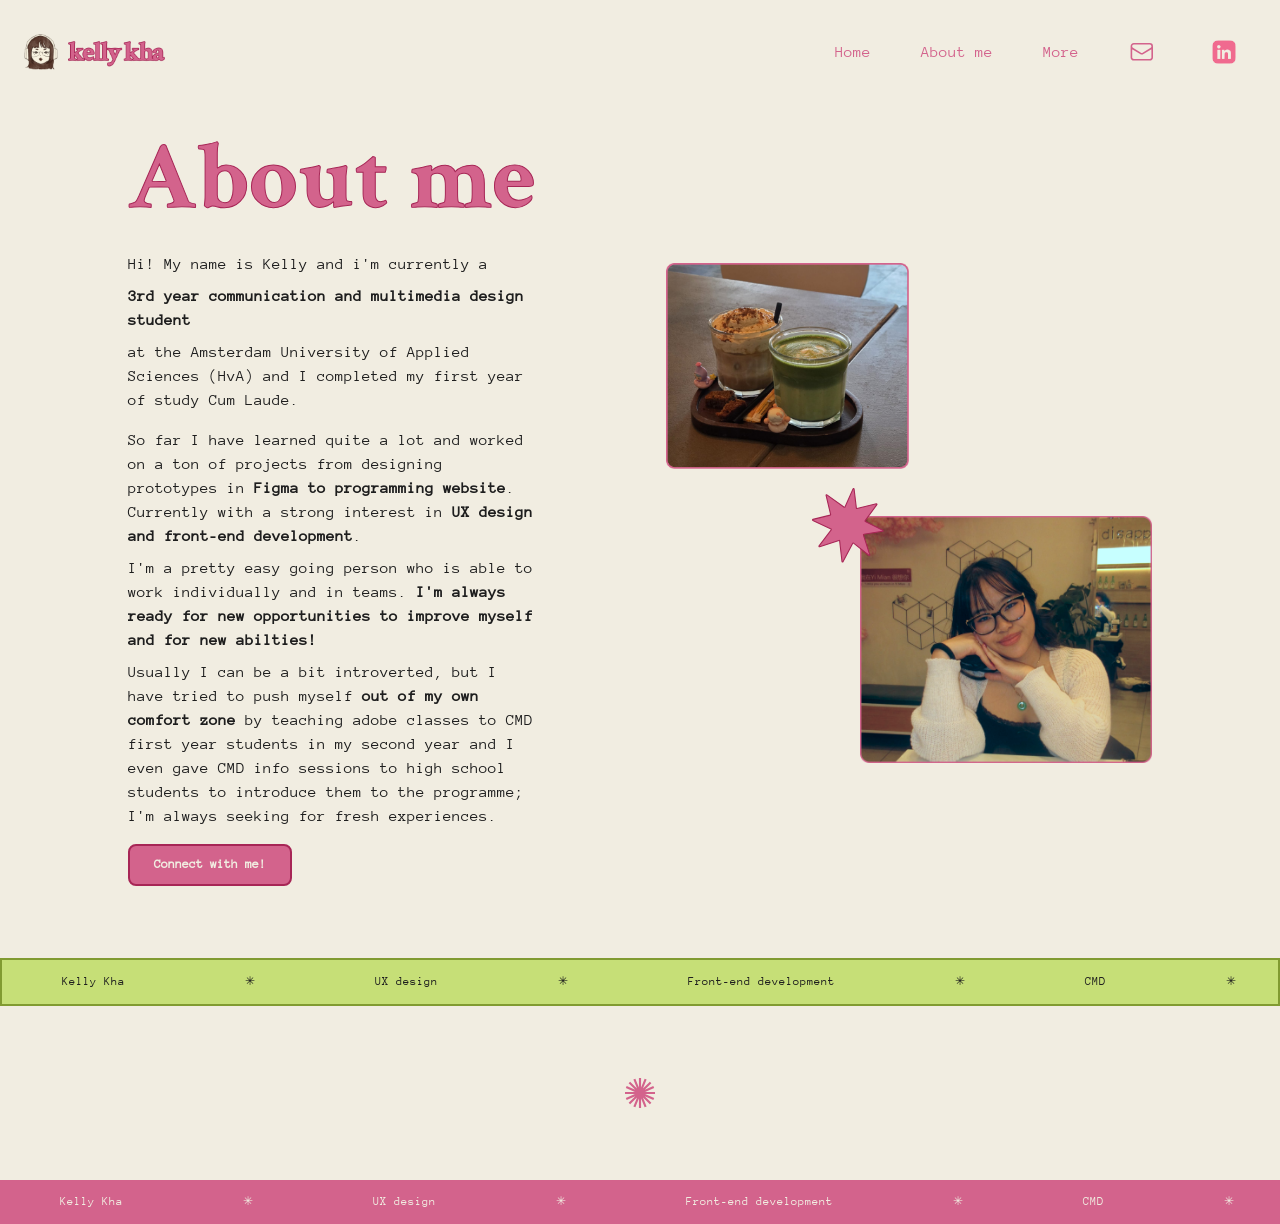
==== about.html @ 6bf20da4 "about-me-hero" ====
<!DOCTYPE html>
<html lang="en">
<head>
    <meta charset="UTF-8">
    <meta name="viewport" content="width=device-width, initial-scale=1.0">
    <title>Portfolio Kelly Kha</title>
    <link href="styles/style.css" rel="stylesheet">
    <link href="styles/about-me.css" rel="stylesheet">
    <link rel="icon" type="image/png" sizes="32x32" href="images/favicon-32x32.png?v=2">
</head>

<body class="container">
    <header>
        <div>
            <a href="index.html">
                <img class="logo" src="images/logo.png" alt="logo">
            </a>

            <button class="menu">
                <svg xmlns="http://www.w3.org/2000/svg" fill="none" viewBox="0 0 24 24" stroke-width="1.5" stroke="currentColor">
                    <path stroke-linecap="round" stroke-linejoin="round" d="M3.75 6.75h16.5M3.75 12h16.5m-16.5 5.25h16.5" />
                </svg>
            </button>
        </div>


        <nav>
            <ul>
                <li><a href="index.html">Home</a></li>
                <li><a href="about.html">About me</a></li>
                <li><a href="more.html">More</a></li>
                <li><a href="mailto:kellyh.kha@gmail.com" target="_blank" rel="noopener noreferrer">
                    <svg xmlns="http://www.w3.org/2000/svg" fill="none" viewBox="0 0 24 24" stroke-width="1.5" stroke="currentColor">
                        <path stroke-linecap="round" stroke-linejoin="round" d="M21.75 6.75v10.5a2.25 2.25 0 0 1-2.25 2.25h-15a2.25 2.25 0 0 1-2.25-2.25V6.75m19.5 0A2.25 2.25 0 0 0 19.5 4.5h-15a2.25 2.25 0 0 0-2.25 2.25m19.5 0v.243a2.25 2.25 0 0 1-1.07 1.916l-7.5 4.615a2.25 2.25 0 0 1-2.36 0L3.32 8.91a2.25 2.25 0 0 1-1.07-1.916V6.75" />
                    </svg>
                </a></li>

                <li>
                    <a href="http://www.linkedin.com/in/kelly-kha" target="_blank" rel="noopener noreferrer">
                        <img src="images/linkedin.png" alt="linkedin icon">
                    </a>
                </li>
            </ul>          
        </nav>
    </header>

    <section class="about-me-container">
        <div class="about-me-info">
            <h1>
                About me
            </h1>

            <div class="about-me-info-text">
                <img class="about-me-hide" src="images/kelly.png" alt="">
                <img class="about-me-hide" src="images/shape-2.svg" alt="">
                Hi! My name is Kelly and i'm currently a <strong>3rd year communication and multimedia design student</strong>  at the Amsterdam University of Applied Sciences (HvA) and I completed my first year of study Cum Laude.
                <p>
                </p>

    
                <p>
                    So far I have learned quite a lot and worked on a ton of projects from designing prototypes in <strong>Figma to programming website</strong>. Currently with a strong interest in <strong>UX design and front-end development</strong>.
                </p>
    
                <p>
                    I'm a pretty easy going person who is able to work individually and in teams. <strong>I'm always ready for new opportunities to improve myself and for new abilties!</strong>
                </p>
    
                <p>
                    Usually I can be a bit introverted, but I have tried to push myself <strong>out of my own comfort zone</strong> by teaching adobe classes to CMD first year students in my second year and I even gave CMD info sessions to high school students to introduce them to the programme; I'm always seeking for fresh experiences.
                </p>
            </div>

            <button class="button-v1">
                Connect with me!
            </button>
        </div>

        <div class="about-me-photo">
            <img src="images/kelly.png" alt="">
            <img src="images/about-me-img-1.png" alt="">
            <img src="images/shape-2.svg" alt="">
        </div>
    </section>

    <div class="ticker">
        <div class="ticker-track">
            <span>Kelly Kha</span>
            <span>✳</span>
            <span>UX design</span>
            <span>✳</span>
            <span>Front-end development</span>
            <span>✳</span>
            <span>CMD</span>
            <span>✳</span>
            <span>Creative</span>
            <span>✳</span>
            
            <span>Kelly Kha</span>
            <span>✳</span>
            <span>UX design</span>
            <span>✳</span>
            <span>Front-end development</span>
            <span>✳</span>
            <span>CMD</span>
            <span>✳</span>
            <span>Creative</span>
            <span>✳</span>
        </div>
    </div>

    <section class="shape">
        <img src="images/shape.svg" alt="shape">
    </section>
    
    <div class="ticker ticker-bottom">
        <div class="ticker-track">
            <span>Kelly Kha</span>
            <span>✳</span>
            <span>UX design</span>
            <span>✳</span>
            <span>Front-end development</span>
            <span>✳</span>
            <span>CMD</span>
            <span>✳</span>
            <span>Creative</span>
            <span>✳</span>
            
            <span>Kelly Kha</span>
            <span>✳</span>
            <span>UX design</span>
            <span>✳</span>
            <span>Front-end development</span>
            <span>✳</span>
            <span>CMD</span>
            <span>✳</span>
            <span>Creative</span>
            <span>✳</span>
        </div>
    </div>
    <script src="script/script.js"></script>
</body>
</html>
---- styles/style.css ----
*, *::after, *::before {
    box-sizing:border-box;  
}

*{
	margin: 0;
    padding: 0;
	line-height: calc(1em + 0.5rem);
}

@font-face {
    font-family: 'Crimson Text Regular';
    font-style: normal;
    font-weight: normal;
    src: local('Crimson Text Regular'), url('../fonts/CrimsonText-Regular.woff') format('woff');
}
    

@font-face {
    font-family: 'Crimson Text Italic';
    font-style: normal;
    font-weight: normal;
    src: local('Crimson Text Italic'), url('../fonts/CrimsonText-Italic.woff') format('woff');
}
    

@font-face {
    font-family: 'Crimson Text SemiBold';
    font-style: normal;
    font-weight: normal;
    src: local('Crimson Text SemiBold'), url('../fonts/CrimsonText-SemiBold.woff') format('woff');
}
    

@font-face {
    font-family: 'Crimson Text SemiBold Italic';
    font-style: normal;
    font-weight: normal;
    src: local('Crimson Text SemiBold Italic'), url('../fonts/CrimsonText-SemiBoldItalic.woff') format('woff');
}
    

@font-face {
    font-family: 'Crimson Text Bold';
    font-style: normal;
    font-weight: normal;
    src: local('Crimson Text Bold'), url('../fonts/CrimsonText-Bold.woff') format('woff');
}
    

@font-face {
    font-family: 'Crimson Text Bold Italic';
    font-style: normal;
    font-weight: normal;
    src: local('Crimson Text Bold Italic'), url('../fonts/CrimsonText-BoldItalic.woff') format('woff');
}

@font-face {
    font-family: 'Anonymous Pro';
    font-style: normal;
    font-weight: normal;
    src: local('Anonymous Pro'), url('../fonts/Anonymous_Pro.woff') format('woff');
}
    

@font-face {
    font-family: 'Anonymous Pro Italic';
    font-style: normal;
    font-weight: normal;
    src: local('Anonymous Pro Italic'), url('../fonts/Anonymous_Pro_I.woff') format('woff');
}
    

@font-face {
    font-family: 'Anonymous Pro Bold';
    font-style: normal;
    font-weight: normal;
    src: local('Anonymous Pro Bold'), url('../fonts/Anonymous_Pro_B.woff') format('woff');
}
    

@font-face {
    font-family: 'Anonymous Pro Bold Italic';
    font-style: normal;
    font-weight: normal;
    src: local('Anonymous Pro Bold Italic'), url('../fonts/Anonymous_Pro_BI.woff') format('woff');
}

html{
	scroll-behavior: smooth;

    color-scheme: light dark;
    --colour-background: light-dark(#F1EDE1, #1E1E1E);
    --colour-text: light-dark(#1E1E1E, #F1EDE1);
    --colour-primary: light-dark(#D3638C, rgb(211 99 140 / 0.8));
    --colour-primary-border: light-dark(#A72656, #A72656);

    --color-secondary: light-dark(#C6DF77, rgb(198 223 119 / 0.8));
    --color-secondary-border: light-dark(#819B31, #819B31);

    font-family: 'Anonymous Pro', sans-serif;
    color: var(--colour-text);
    background-color: var(--colour-background);

    --size-xxs: 0.5rem;
	--size-xs: 0.75rem;
	--size-sm: 0.875rem;
	--size-base: 1rem;
	--size-lg: 1.125rem;
	--size-xl: 1.25rem;
	--size-2xl: 1.5rem;
	--size-3xl: 1.875rem;
	--size-4xl: 2.25rem;
	--size-5xl: 3rem;
	--size-6xl: 3.75rem;
	--size-7xl: 4.5rem;
	--size-8xl: 6rem;
	--size-9xl: 8rem;
	--size-10xl: 10rem;
}

img,svg {
	display: block;
	max-width: 100%;
	height: auto;
}

button{
	display: inline-block;
	padding: 0;
	border: none;
	background: none;
	cursor: pointer;
	color: inherit;
}


h1, h2, h3, h4, h5, h6 {
    font-family: 'Crimson Text Bold', serif;
    color: var(--colour-primary);
    -webkit-text-stroke: 1px var(--colour-primary-border);
    line-height: 1;
}

p {
    font-size: var(--size-xs);
}

.button-v1{
    border: solid 2px var(--colour-primary-border);
    background-color: var(--colour-primary);
    color: var(--colour-background);
    padding: var(--size-xxs) var(--size-2xl);
    border-radius: var(--size-xxs);
    
    font-family: 'Anonymous Pro', sans-serif;
    font-weight: bolder;
}

.button-v2{
    border: solid 2px var(--color-secondary-border);
    background-color: var(--color-secondary);
    color: var(--colour-text);
    padding: var(--size-xxs) var(--size-2xl);
    border-radius: var(--size-xxs);
    
    font-family: 'Anonymous Pro', sans-serif;
    font-weight: bolder;

}


/* ── NAV STYLING ── */
nav {
    overflow: hidden;
    position: fixed;
    left: 0;
    right: 0;
    top: 0;
    bottom: 0;
    z-index: 100;
    
    display: flex;
    flex-direction: column;
    padding: var(--size-2xl) var(--size-2xl);
    pointer-events: none;
    background-color: var(--colour-background);

    translate: 0 150%;
    transition: translate 0.5s ease;
	transition-timing-function: cubic-bezier(.17,.67,.83,.67);
}

nav.toonmenu {
    pointer-events: all;
    translate: 0 0;
}

header div{
    display: flex;
    justify-content: space-between;
    align-items: center;
    padding: var(--size-2xl);

    width: 100dvw;
}

.logo{
    width: auto;
    height: var(--size-4xl);
}

.menu {
    color: var(--colour-primary);
    width: var(--size-4xl);
    height: var(--size-4xl);
    display: block;
    z-index: 200; 
    position: relative;
}


nav a {
	font-size: var(--size-xl);
	text-decoration: none;
	color: var(--colour-primary);
	transition: color 0.3s;
}

nav a:hover{
	color: var(--colour-primary);
}


ul{
    padding-left: 0;
    display: flex;
    flex-direction: column;
	align-items: center;
    justify-content: center;
	list-style: none;
    height: 100%;

    & li{
        list-style: none;
        padding: var(--size-xxs) var(--size-xs);
        border-radius: var(--size-xxs);
        border: 1px solid transparent;
        transition: border-color 0.5s ease;

        & a{
            text-decoration: none;
            color: var(--colour-primary);
            padding: auto;

            & img {
                height: 2.4em;
                width: 100%;
            }

            & svg {
                height: 1.6em;
                width: 100%;
            }
        }
    }

    & li:hover{
        border-color: var(--colour-primary-border);
    }
}

.liAppear {
    opacity: 0;
    transform: translateY(20px);
    animation: fadeInUp 1s both;
}

@keyframes fadeInUp {
    to {
        opacity: 1;
        transform: translateY(0);
    }
}

.liAppear:nth-of-type(1) { animation-delay: 0.6s; }
.liAppear:nth-of-type(2) { animation-delay: 0.7s; }
.liAppear:nth-of-type(3) { animation-delay: 0.8s; }
.liAppear:nth-of-type(4) { animation-delay: 0.9s; }
.liAppear:nth-of-type(5) { animation-delay: 1.0s; }

/* ── HERO STYLING ── */
.hero {
    margin: 0 var(--size-2xl) var(--size-base) var(--size-2xl);
    display: flex;
    flex-direction: column;
    gap: var(--size-2xl);

    text-align: center;
}

.hero div {
    display: flex;
    flex-direction: column;
    gap: var(--size-2xl);
}

.hero div div {
    display: flex;
    flex-direction: column;
    gap: var(--size-xxs);
}

/* ── TICKER STYLING ── */
.ticker {
    overflow: hidden;
    background-color: var(--color-secondary);
    padding: var(--size-xs) 0;
    border: 2px solid var(--color-secondary-border);
    width: 100%;
    font-size: var(--size-xs);

    margin: var(--size-7xl) 0;
}

.ticker-track {
    display: flex;
    gap: 0;
    width: max-content;
    animation: ticker 20s linear infinite;
    will-change: transform;
}

.ticker-track span {
    white-space: nowrap;
    color: var(--colour-text);
    padding: 0 var(--size-6xl);
}

@keyframes ticker {
    from { transform: translateX(0); }
    to { transform: translateX(-50%); }
}

.ticker-track:hover {
    animation-play-state: paused;
}

.ticker-bottom {
    margin-bottom: 0;
    background-color: var(--colour-primary);
    border: 2px solid var(--color-primary-border);
    
    & span {
        color: var(--colour-background);
    }
}

/* ── WORKS STYLING ── */
.works {
    margin: var(--size-base) var(--size-2xl);
    display: flex;
    flex-direction: column;
    align-items: center;
    gap: var(--size-base);

    & h2 {
        font-size: var(--size-4xl);
    }

    & h2 {
        font-size: var(--size-3xl);
    }
}

.work-cards {
    display: grid;
    grid-template-columns: repeat(auto-fit, minmax(250px, 1fr));
    gap: var(--size-2xl);
}

.work-card{
    display: flex;
    flex-direction: column;
    justify-content: space-between;
    align-items: center;
    text-align: center;

    gap: var(--size-3xl);
    padding: var(--size-xl);
    border-radius: 8px;

    background-color: var(--colour-primary);
    color: var(--colour-background);

    & h3 {
        color: var(--colour-background);
        -webkit-text-stroke: transparent;
    }

    & button {
        font-size: var(--size-xs);
    }
}

.work-card-content {
    display: flex;
    flex-direction: column;
    gap: var(--size-2xl);
    align-items: center;
}

.card-2 {
    background-color: var(--color-secondary);
    color: var(--colour-text);

    & h3 {
        color: var(--colour-text);
    }
}

.work-card img {
    width: 60%;
    height: auto;
}

/* ── SHAPE STYLING ── */
.shape {
    width: 100%;
    height: var(--size-3xl);
    margin: var(--size-5xl) 0;

    & img {
        display: block;
        margin-right: auto;
        margin-left: auto;
        height: 100%;
    }
}

/* ── CONTACT STYLING ── */
.contact {
    margin: var(--size-base) var(--size-2xl);
    padding: 0 var(--size-2xl);
    display: flex;
    flex-direction: column;
    align-items: center;
    gap: var(--size-base);
    text-align: center;

    & img{
        width: 50%;
        height: auto;
    }

    & h2{
        font-size: var(--size-3xl)
    }
}

/* ── ANIMATIONS ── */
.work-card,
.contact{
    animation-name: appear;
	animation-duration: 0.6s;
	animation-fill-mode: forwards;
	animation-timeline: view();
	animation-range: entry 0%;
}

@keyframes appear{
	0%{
		opacity: 0%;
		scale: 0.5;
	}
	
	100%{
		opacity: 1;
		scale: 1;
	}
}

/* ── MEDIA QUERIES ── */
/* .container{} */

/* xs */
@media (min-width: 475px) {
	.container{
		max-width: 475px;
	}
}

/* sm */
@media (min-width: 640px) {
	
}

/* md */
@media (min-width: 768px) {
	.container{
		max-width: 768px;
	}

    /* ── NAV STYLING ── */
    nav {
        padding: var(--size-2xl) var(--size-2xl);
        translate: 0% 0%;
        inset: unset;
        background-color: transparent;

        position: relative;
        pointer-events: all;
        
        & ul {
            flex-direction: row;
            gap: var(--size-2xl);
        }
        
        & a {
            font-size: var(--size-base);
        }
    }

    header{
        display: flex;
        flex-direction: row;
        justify-content: space-between;
        align-items: center;

        div {
            width: fit-content;
        }
    }

    .menu {
        display: none;
    }

    /* ── HERO STYLING ── */
    .hero {
        flex-direction: row;
        text-align: left;
        gap: var(--size-4xl);

        & img{
            width: 50%;
            height: auto;
        }

        & h1{
            font-size: var(--size-6xl);
            translate: -28% -32%;
            width: 140%;
        }

        div:nth-of-type(2) {
            flex-direction: row;
            margin-top: auto;

            & button{
                width: 100%;
            }
        }
    }

    /* ── WORK STYLING ── */
    .works {
        gap: var(--size-2xl);
    
        & h2 {
            font-size: var(--size-4xl);
        }
    }

    .work-card-content{
        /* height: 100%; */
        gap: var(--size-base);

        & button {
            margin-top: auto;
        }
    }
    
    .work-cards {
        gap: var(--size-2xl);

        width: 100%;
        grid-template-rows: repeat(2, 350px);
        grid-template-columns: repeat(8, 1fr);

        & img {
            width: 80%;
            height: auto;
        }
    }

    .work-card {
        height: 100%;

        &:nth-of-type(1) {
            grid-column: 1 / span 4;
            flex-direction: row;
            text-align: left;
            
            & img {
                width: 40%;
                height: auto;
            }

            & button{
                align-self: flex-end;
            }

        }

        &:nth-of-type(2),
        &:nth-of-type(3),
        &:nth-of-type(4),
        &:nth-of-type(5) {
            grid-column: span 2;
            gap : var(--size-base);

            & .work-card-content p:nth-of-type(2) {
                display: none;
            }
        }

        &:nth-of-type(6) {
            grid-column: span 4;
            flex-direction: row;
            text-align: left;
            
            & img {
                width: 40%;
                height: auto;
            }

            & button{
                align-self: flex-end;
            }
        }
    }

    .contact{
        & img {        
            width: 20%;
            height: auto;
        }

        & h2{
            font-size: var(--size-4xl);
        }

        & p {
            width: 50%;
        }
    }

    .shape{
        margin: var(--size-7xl) 0;
    }
}

/* lg */
@media (min-width: 1024px) {
	.container{
		max-width: 1024px;
	}

	.section {
		margin-top: 10rem;
	}


    /* ── WORK STYLING ── */
    .works h2 {
        font-size: var(--size-6xl);
        letter-spacing: -5%;
    }

    .work-card {
        height: 100%;
        padding: var(--size-4xl) var(--size-7xl);
    } 

    .work-cards:has(.card-second:hover) .card-first,
    .work-cards:has(.card-third:hover) .card-first,
    .work-cards:has(.card-fourth:hover) .card-sixth,
    .work-cards:has(.card-fifth:hover) .card-sixth {
        grid-column: span 2;
        flex-direction: column;
        text-align: center;
        gap: var(--size-base);

        & img {
            width: 80%;
            height: auto;
        }

        & .work-card-content p:nth-of-type(2) {
            display: none;
        }
    }

    .card-second:hover,
    .card-third:hover,
    .card-fourth:hover,
    .card-fifth:hover {
        grid-column: span 4;
        flex-direction: row;

        & img {
            width: 40%;
            height: auto;
        }

        & button {
            align-self: flex-end;
        }

        & .work-card-content {
            text-align: left;
            align-items: flex-start;
            width: 100%;
        }

        & .work-card-content p:nth-of-type(2) {
            display: block;
        }
    }

}

/* xl */
@media (min-width: 1280px) {
	.container{
		max-width: 1280px;
	}

    .hero {
        gap: var(--size-5xl);
        margin: var(--size-6xl) var(--size-7xl) var(--size-6xl) var(--size-7xl);

        & h1{
            font-size: var(--size-9xl);
            translate: -20% -32%;
            width: 130%;
        }

        & img {
            width: 35%;
            height: auto;
        }
    }
}

/* 2xl */
@media (min-width: 1536px) {
	.container{
		max-width: 1536px;
	}
}
---- styles/about-me.css ----
.about-me-container {
    margin: 0 var(--size-2xl) var(--size-base) var(--size-2xl);
    display: flex;
    flex-direction: column;
    gap: var(--size-2xl);
    
    & h1{
        letter-spacing: -5%;
        font-size: 2em;
    }
    & p{
        font-size: var(--size-xs);
    }
}

.about-me-info{
    display: flex;
    flex-direction: column;
    gap: var(--size-xs);

    & button{
        width: fit-content;
    }
}

.about-me-info-text{
    display: flex;
    flex-direction: column;
    gap: var(--size-xxs);

    & img:nth-child(2){
        width: 10vw;
        align-self: center;
        margin: var(--size-2xl) 0;
    }
}

.about-me-photo{
    display: none;
}


@media (min-width: 768px) {
    .about-me-container {
        margin: var(--size-4xl) var(--size-9xl) var(--size-4xl) var(--size-9xl);
    }

    .about-me-container{
        flex-direction: row;
        gap: var(--size-9xl);

        & h1{
            font-size: var(--size-8xl);
            /* letter-spacing: -5%; */
        }

        & p{
            font-size: var(--size-base);
        }
    }

    .about-me-info{
        gap: var(--size-base);
        max-width: 40%;
    }

    .about-me-hide{
        display: none;
    }

    .about-me-photo {
        display: block;
        margin: auto;
        position: relative;
        height: 500px;
        width: 100%;
        aspect-ratio: 4/3;

        & img:nth-child(2) {
            width: 50%;
            height: max-content;
            object-fit: cover;
            position: absolute;
            top: 0;
            left: 0;
        }

        & img:nth-child(1) {
            width: 60%;
            height: max-content;
            object-fit: cover;
            position: absolute;
            bottom: 0;
            right: 0;
        }

        & img:nth-child(3) {
            width: 15%;
            position: absolute;
            top: 45%;
            left: 30%;
            z-index: 4;
        }
    }
}
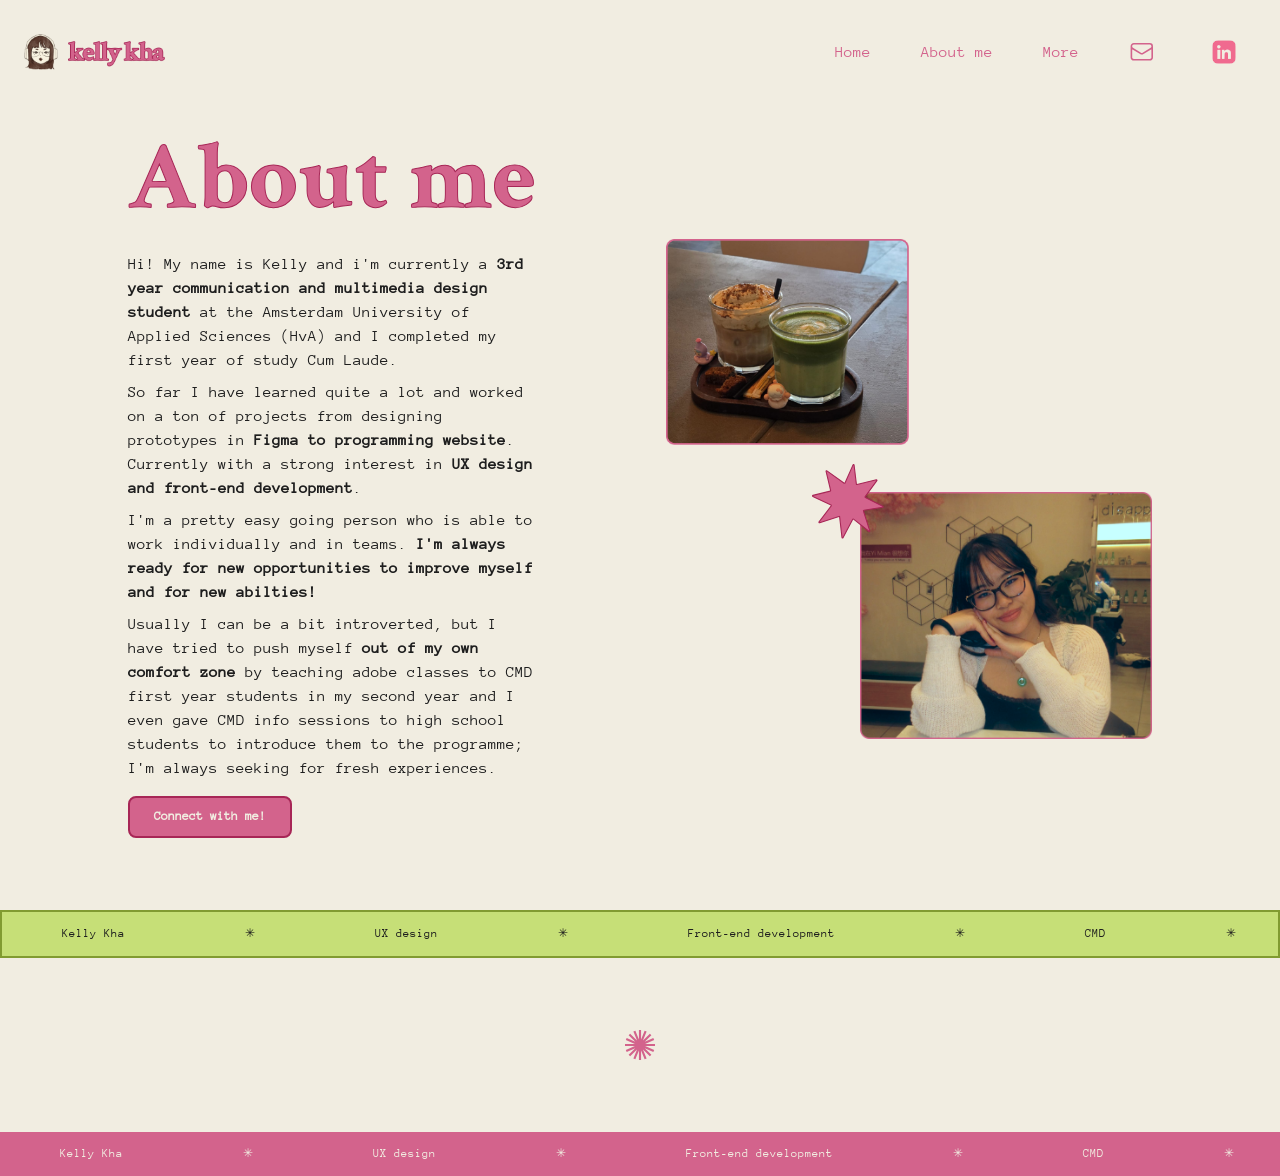
==== commit c81e528a: "font-fix" ====
--- a/about.html
+++ b/about.html
@@ -53,8 +53,8 @@
             <div class="about-me-info-text">
                 <img class="about-me-hide" src="images/kelly.png" alt="">
                 <img class="about-me-hide" src="images/shape-2.svg" alt="">
-                Hi! My name is Kelly and i'm currently a <strong>3rd year communication and multimedia design student</strong>  at the Amsterdam University of Applied Sciences (HvA) and I completed my first year of study Cum Laude.
                 <p>
+                    Hi! My name is Kelly and i'm currently a <strong>3rd year communication and multimedia design student</strong>  at the Amsterdam University of Applied Sciences (HvA) and I completed my first year of study Cum Laude.
                 </p>
 
     
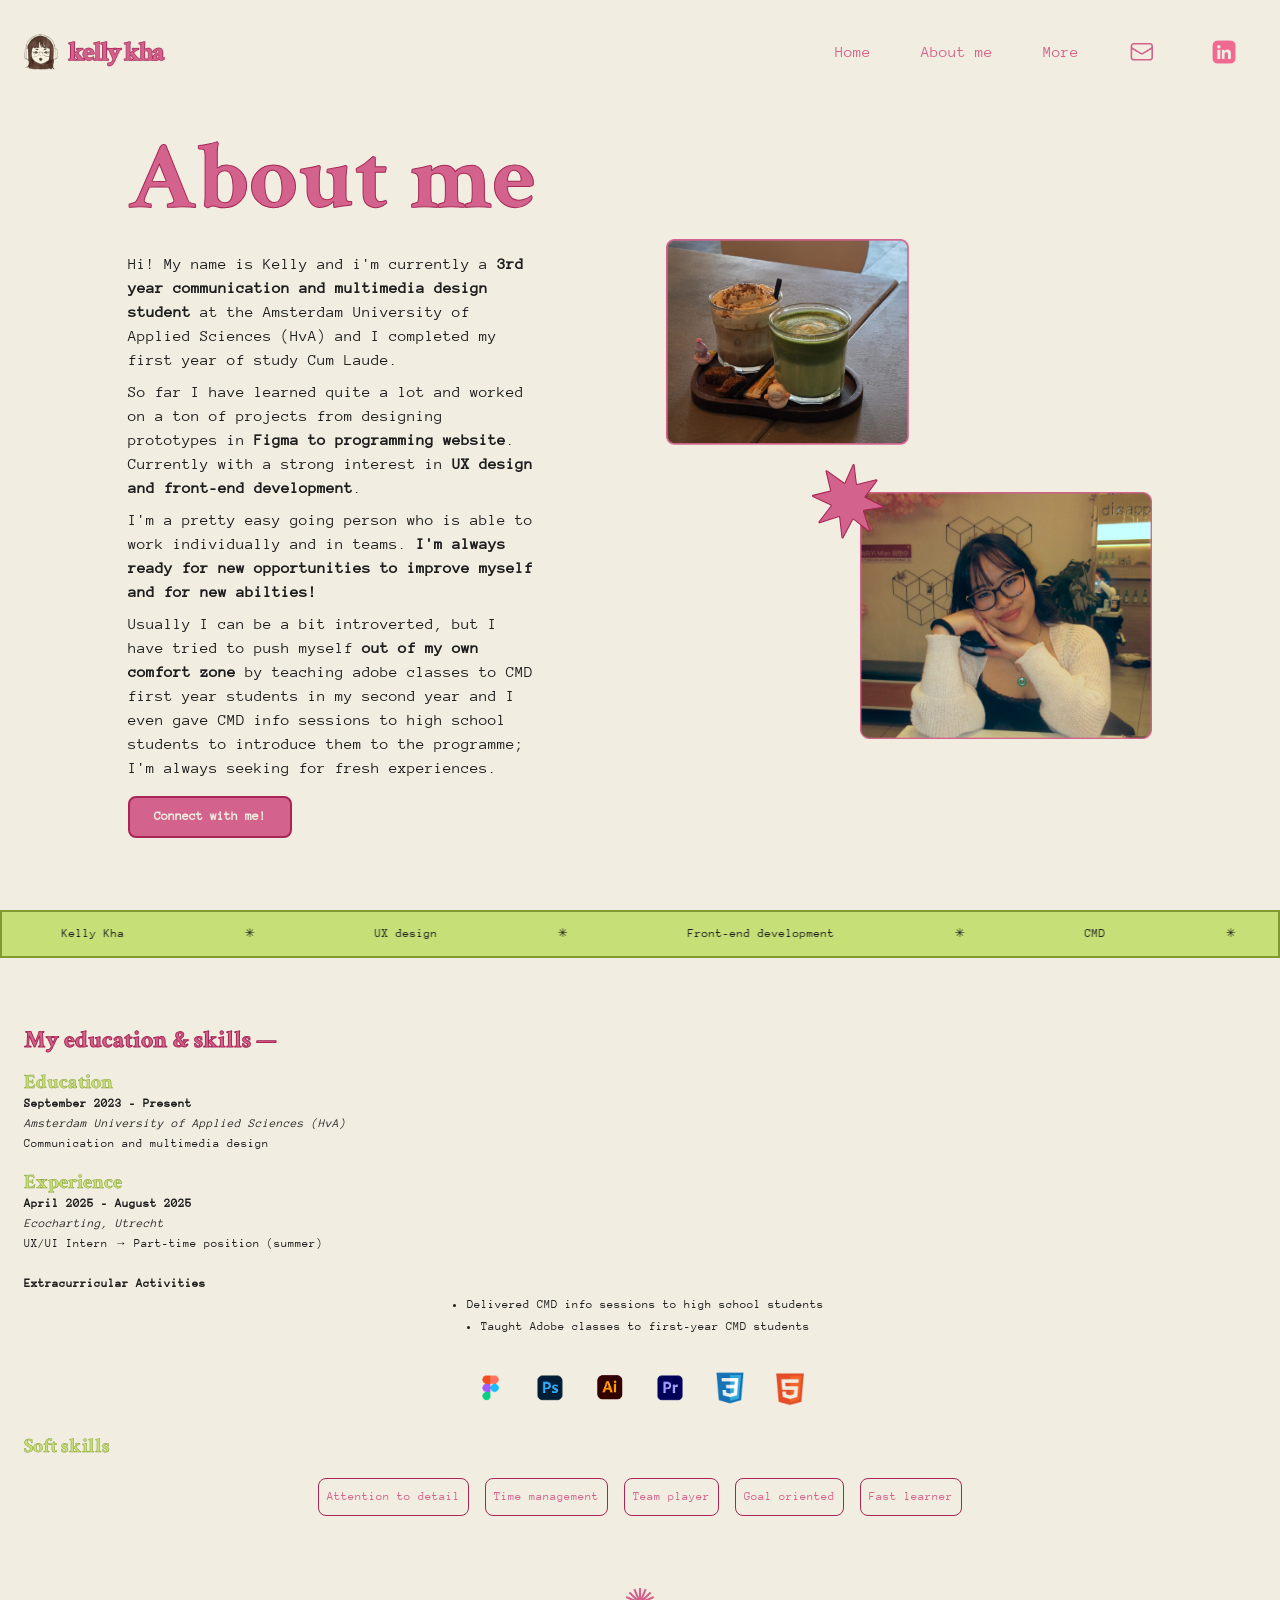
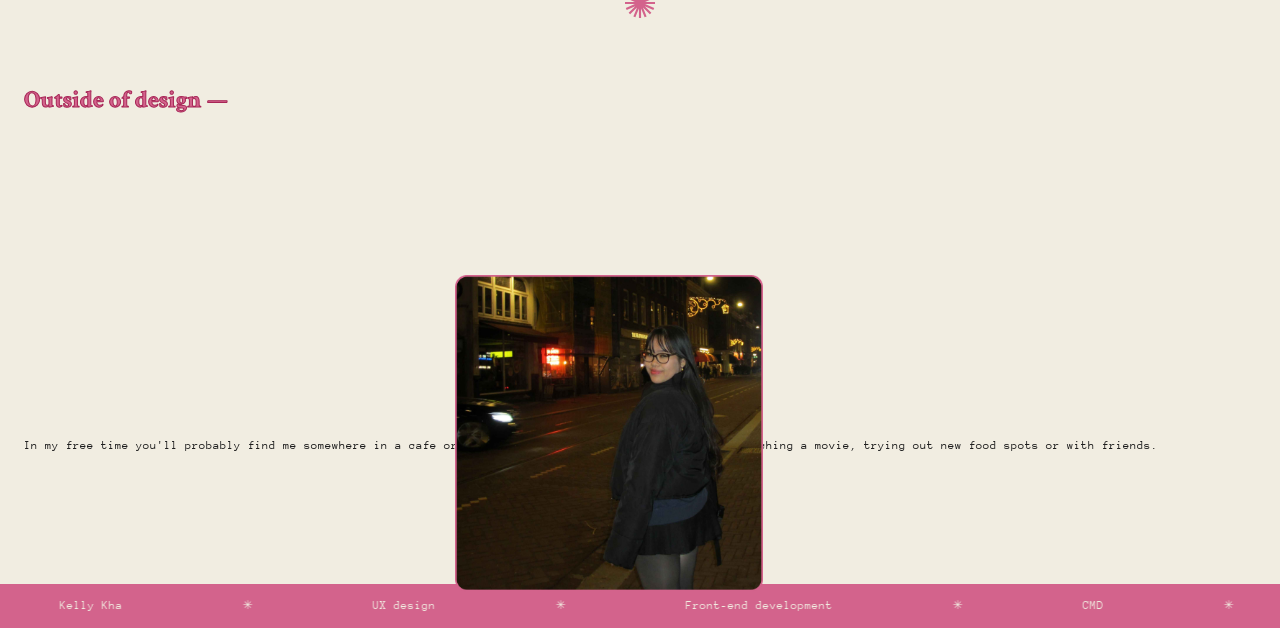
==== commit 58b7c032: "update" ====
--- a/about.html
+++ b/about.html
@@ -109,9 +109,89 @@
         </div>
     </div>
 
+    <section class="skills-and-education">
+        <h2>My education & skills —</h2>
+        <div>
+            <div>
+                <h3>Education</h3>
+                <p>
+                    <strong>September 2023 - Present</strong><br>
+                    <em>
+                        Amsterdam University of Applied Sciences (HvA)
+                    </em><br>
+                    Communication and multimedia design
+                </p>
+            </div>
+        </div>
+
+        <div>
+            <h3>Experience</h3>
+
+            <div class="experience-info">
+                <div>
+                    <p>
+                        <strong>April 2025 - August 2025</strong><br>
+                        <em>
+                            Ecocharting, Utrecht
+                        </em><br>
+                        UX/UI Intern → Part-time position (summer)
+                    </p>
+                </div>
+    
+                <div>
+                    <p>
+                        <strong>Extracurricular Activities</strong><br>
+                        <ul>
+                            <li>Delivered CMD info sessions to high school students</li>
+                            <li>Taught Adobe classes to first-year CMD students</li>
+                        </ul>
+                    </p>
+                </div>
+            </div>
+        </div>
+        
+        <div class="logos">
+            <img src="images/figma.png" alt="">
+            <img src="images/photoshop.png" alt="">
+            <img src="images/illustrator.png" alt="">
+            <img src="images/premiere.png" alt="">
+            <img src="images/html.png" alt="">
+            <img src="images/css.png" alt="">
+        </div>
+        
+        <div class="soft-skills">
+            <h3>Soft skills</h3>
+            <ul>
+                <li>Attention to detail</li>
+                <li>Time management</li>
+                <li>Team player</li>
+                <li>Goal oriented</li>
+                <li>Fast learner</li>
+            </ul>
+        </div>
+    </section>
+
     <section class="shape">
         <img src="images/shape.svg" alt="shape">
     </section>
+
+    <div class="outside-of-design">
+        <div>
+            <h2>
+                Outside of design —
+            </h2>
+            <div class="outside-of-design-images">
+                <img src="images/abt-1.png" alt="">
+                <img src="images/abt-2.png" alt="">
+                <img src="images/abt-3.png" alt="">
+                <img src="images/abt-4.png" alt="">
+            </div>
+            <p>
+                In my free time you'll probably find me somewhere in a cafe or any other cozy space drawing, reading, watching a movie, trying out new food spots or with friends.
+            </p>
+        </div>
+
+    </div>
     
     <div class="ticker ticker-bottom">
         <div class="ticker-track">
--- a/styles/style.css
+++ b/styles/style.css
@@ -155,6 +155,12 @@
     
     font-family: 'Anonymous Pro', sans-serif;
     font-weight: bolder;
+    transition: all 0.3s ease;
+
+    &:hover {
+        background-color: var(--colour-primary-border);
+        scale: 95%;
+    }
 }
 
 .button-v2{
@@ -166,6 +172,12 @@
     
     font-family: 'Anonymous Pro', sans-serif;
     font-weight: bolder;
+    transition: all 0.3s ease;
+
+    &:hover {
+        background-color: var(--color-secondary-border);
+        scale: 95%;
+    }
 
 }
 
--- a/styles/about-me.css
+++ b/styles/about-me.css
@@ -39,6 +39,205 @@
     display: none;
 }
 
+/* Skills and Education */
+.skills-and-education{
+    margin: 0 var(--size-2xl) var(--size-base) var(--size-2xl);
+    display: flex;
+    flex-direction: column;
+    gap: var(--size-xl);
+
+    & h3{
+        font-size: var(--size-xl);
+        color: var(--color-secondary);
+        -webkit-text-stroke: 0.5px var(--color-secondary-border);
+    }
+}
+
+.experience-info{
+    display: flex;
+    flex-direction: column;
+    gap: var(--size-xl);
+
+        & li{
+            font-size: var(--size-xs);
+            list-style: disc;
+            padding: 0;
+            margin-left: 10px;
+        }
+}
+
+.logos {
+    display: flex;
+    flex-wrap: wrap;
+    gap: -var(--size-xl);
+    justify-content: center;
+
+    & img{
+        width: 60px;
+        height: 60px;
+        object-fit: contain;
+    }
+}
+
+.soft-skills{
+    display: flex;
+    flex-direction: column;
+    gap: var(--size-xl);
+
+    & ul{
+        display: flex;
+        flex-direction: row;
+        flex-wrap: wrap;
+        gap: var(--size-base);
+    }
+
+    & li{
+        font-size: var(--size-xs);
+        padding: var(--size-xxs);
+        color: var(--colour-primary);
+        border: 1px solid var(--colour-primary-border);
+    }
+}
+
+/* Outside of Design */
+.outside-of-design{
+    margin: 0 var(--size-2xl) var(--size-9xl) var(--size-2xl);
+
+}
+
+.outside-of-design div{
+    display: flex;
+    flex-direction: column;
+    gap: var(--size-4xl);
+}
+
+.outside-of-design-images{
+    position: relative;
+    height: 250px;
+
+    /* margin-bottom: 200px; */
+}
+
+.outside-of-design-images img{
+    position: absolute;
+    width: 100%;
+    height: max-content;
+    object-fit: cover;
+
+    animation-duration: 0.6s;
+    animation-fill-mode: forwards;
+    animation-timeline: view();
+    animation-range: cover 5% 60%;
+
+    &:nth-child(1){
+        top: 50%;
+        left: 30%;
+        transform: translate(-50%, -50%);
+        scale: 0;
+        width: 50%;
+        z-index: 1;
+        
+        animation-name: move-item;
+    }
+
+    &:nth-child(2){
+        top: 50%;
+        left: 35%;
+        transform: translate(-50%, -50%);
+
+        scale: 0.5;
+        width: 50%;
+        z-index: 2;
+
+        animation-name: move-item-2;
+    }
+
+    &:nth-child(3){
+        top: 50%;
+        right: 50%;
+        transform: translate(0%, -50%);
+        scale: 0;
+        width: 35%;
+        z-index: 1;
+        
+        animation-name: move-item-3;
+    }
+
+    &:nth-child(4){
+        bottom: 35%;
+        scale: 0;
+        right: 45%;
+        width: 40%;
+        z-index: 1;
+        transform: translate(0%, -50%);
+
+        /* scale: 0; */
+        animation-name: move-item-4;
+    }
+}
+
+@keyframes move-item{
+    80%{
+        scale: 1.1;
+    }
+
+	100%{
+        top: 0;
+        left: 0;
+        scale: 1;
+
+        transform: translate(0, 0);
+	}
+}
+
+@keyframes move-item-2{
+    80%{
+        scale: 1.1;
+    }
+
+	100%{
+        scale: 1;
+
+        top: 50%;
+        left: 50%;
+        transform: translate(-50%, -50%);
+	}
+}
+
+@keyframes move-item-3{
+    80%{
+        scale: 1.1;
+        z-index: 0;
+    }
+
+	100%{
+        scale: 1;
+        top: 5%;
+        right: 0;
+        width: 35%;
+        transform: translate(0%, 0%);
+
+        top: 10;
+        right: 0;
+        z-index: 3;
+	}
+}
+
+@keyframes move-item-4{
+    80%{
+        scale: 1.1;
+        z-index: 1;
+    }
+    
+    100%{
+        scale: 1;
+        z-index: 4;
+
+        bottom: 0;
+        right: 0%;
+        transform: translate(0%, 0%);
+    }
+}
 
 @media (min-width: 768px) {
     .about-me-container {
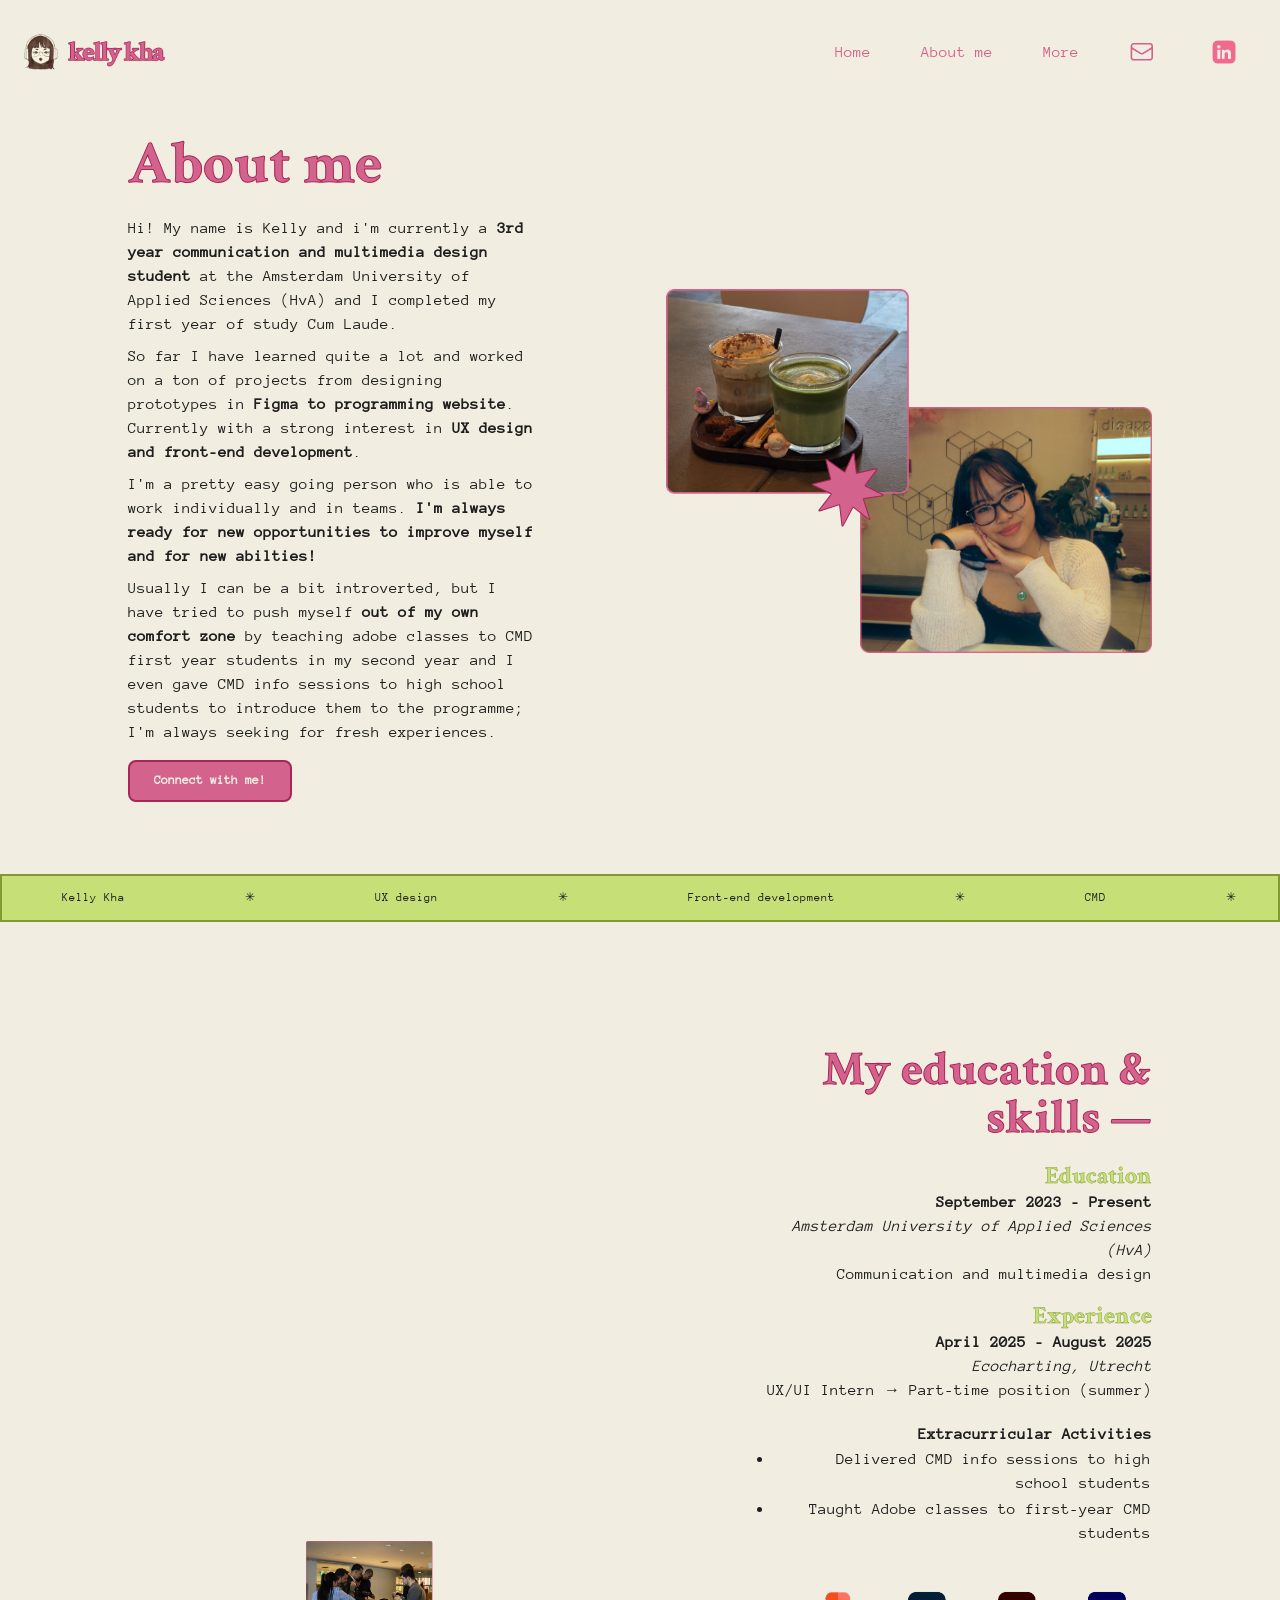
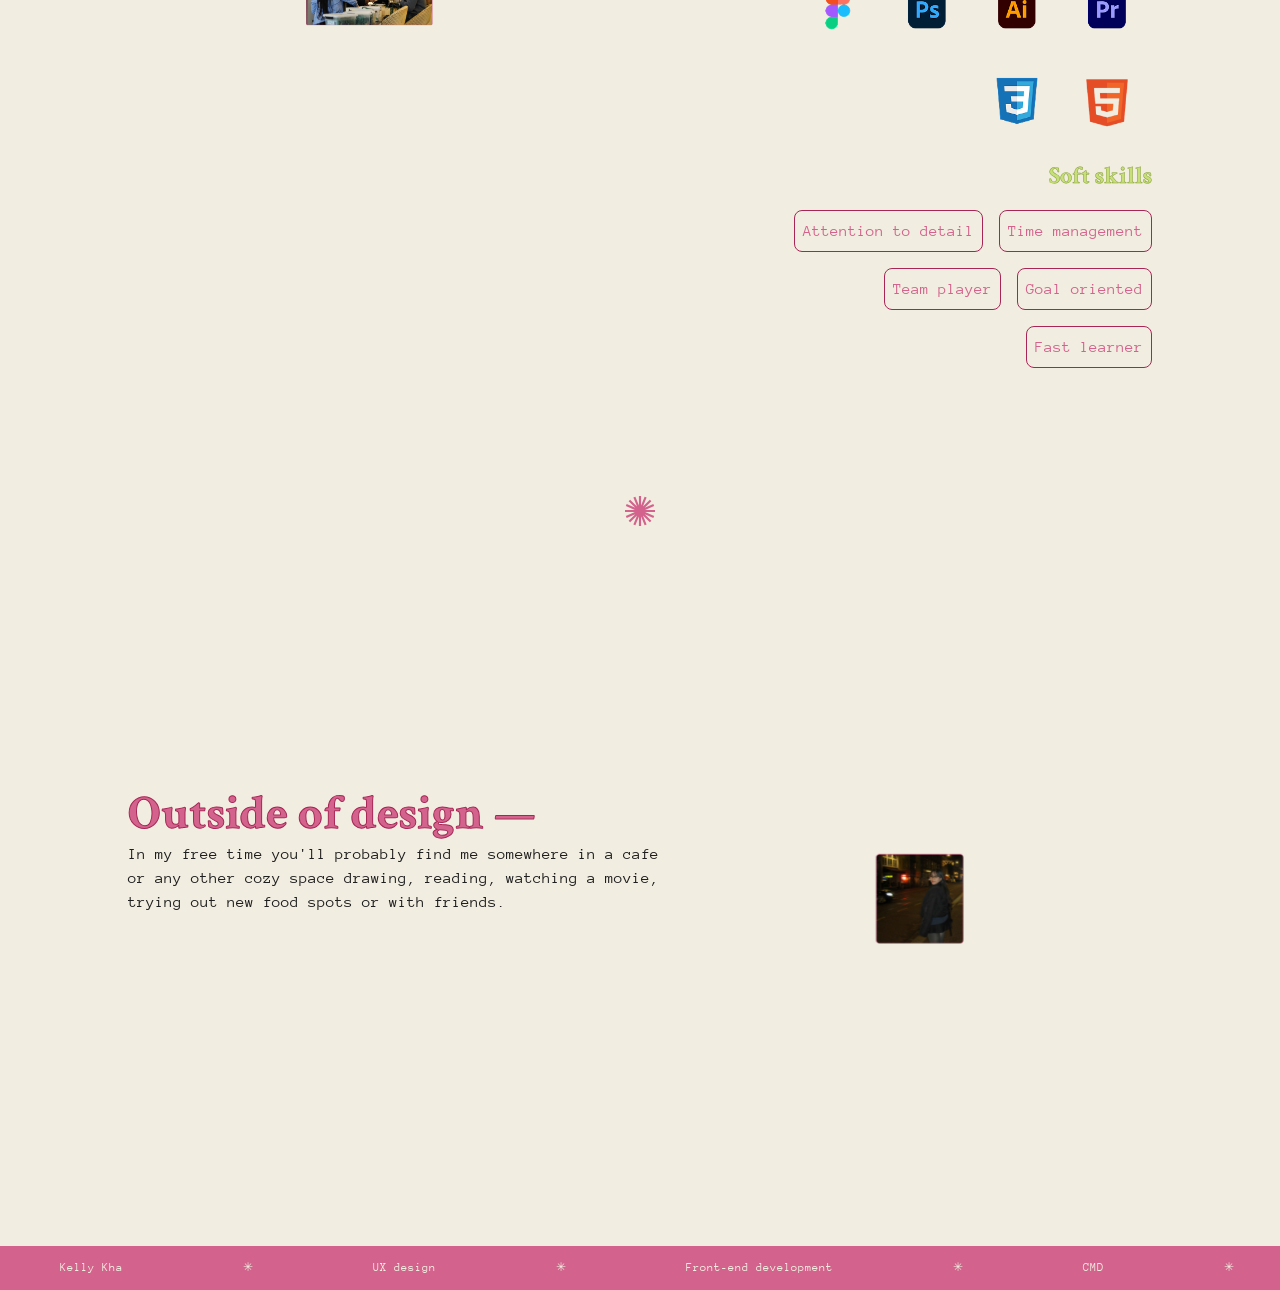
==== commit 1f51a802: "about-me laptop" ====
--- a/about.html
+++ b/about.html
@@ -9,7 +9,7 @@
     <link rel="icon" type="image/png" sizes="32x32" href="images/favicon-32x32.png?v=2">
 </head>
 
-<body class="container">
+<body class="container about-me">
     <header>
         <div>
             <a href="index.html">
@@ -110,8 +110,15 @@
     </div>
 
     <section class="skills-and-education">
-        <h2>My education & skills —</h2>
-        <div>
+        <h2 class="about-me-hide">My education & skills —</h2>
+        <div class="skills-img-container">
+            <img src="images/abt-5.png" alt="">
+            <img src="images/abt-6.png" alt="">
+            <img src="images/abt-7.png" alt="">
+        </div>
+
+        <div class="skills-and-education-info">
+            <h2 class="about-me-hidden">My education & skills —</h2>
             <div>
                 <h3>Education</h3>
                 <p>
@@ -122,53 +129,54 @@
                     Communication and multimedia design
                 </p>
             </div>
-        </div>
-
-        <div>
-            <h3>Experience</h3>
-
-            <div class="experience-info">
-                <div>
-                    <p>
-                        <strong>April 2025 - August 2025</strong><br>
-                        <em>
-                            Ecocharting, Utrecht
-                        </em><br>
-                        UX/UI Intern → Part-time position (summer)
-                    </p>
+
+            <div>
+                <h3>Experience</h3>
+    
+                <div class="experience-info">
+                    <div>
+                        <p>
+                            <strong>April 2025 - August 2025</strong><br>
+                            <em>
+                                Ecocharting, Utrecht
+                            </em><br>
+                            UX/UI Intern → Part-time position (summer)
+                        </p>
+                    </div>
+        
+                    <div>
+                        <p>
+                            <strong>Extracurricular Activities</strong><br>
+                            <ul>
+                                <li>Delivered CMD info sessions to high school students</li>
+                                <li>Taught Adobe classes to first-year CMD students</li>
+                            </ul>
+                        </p>
+                    </div>
                 </div>
-    
-                <div>
-                    <p>
-                        <strong>Extracurricular Activities</strong><br>
-                        <ul>
-                            <li>Delivered CMD info sessions to high school students</li>
-                            <li>Taught Adobe classes to first-year CMD students</li>
-                        </ul>
-                    </p>
-                </div>
-            </div>
-        </div>
-        
-        <div class="logos">
-            <img src="images/figma.png" alt="">
-            <img src="images/photoshop.png" alt="">
-            <img src="images/illustrator.png" alt="">
-            <img src="images/premiere.png" alt="">
-            <img src="images/html.png" alt="">
-            <img src="images/css.png" alt="">
-        </div>
-        
-        <div class="soft-skills">
-            <h3>Soft skills</h3>
-            <ul>
-                <li>Attention to detail</li>
-                <li>Time management</li>
-                <li>Team player</li>
-                <li>Goal oriented</li>
-                <li>Fast learner</li>
-            </ul>
-        </div>
+            </div>
+            
+            <div class="logos">
+                <img src="images/figma.png" alt="">
+                <img src="images/photoshop.png" alt="">
+                <img src="images/illustrator.png" alt="">
+                <img src="images/premiere.png" alt="">
+                <img src="images/html.png" alt="">
+                <img src="images/css.png" alt="">
+            </div>
+            
+            <div class="soft-skills">
+                <h3>Soft skills</h3>
+                <ul>
+                    <li>Attention to detail</li>
+                    <li>Time management</li>
+                    <li>Team player</li>
+                    <li>Goal oriented</li>
+                    <li>Fast learner</li>
+                </ul>
+            </div>
+        </div>
+
     </section>
 
     <section class="shape">
@@ -176,16 +184,21 @@
     </section>
 
     <div class="outside-of-design">
+        <h2 class="about-me-hide">
+            Outside of design —
+        </h2>
+        <div class="outside-of-design-images">
+            <img src="images/abt-1.png" alt="">
+            <img src="images/abt-2.png" alt="">
+            <img src="images/abt-3.png" alt="">
+            <img src="images/abt-4.png" alt="">
+        </div>
+
         <div>
-            <h2>
+            <h2 class="about-me-hidden">
                 Outside of design —
             </h2>
-            <div class="outside-of-design-images">
-                <img src="images/abt-1.png" alt="">
-                <img src="images/abt-2.png" alt="">
-                <img src="images/abt-3.png" alt="">
-                <img src="images/abt-4.png" alt="">
-            </div>
+
             <p>
                 In my free time you'll probably find me somewhere in a cafe or any other cozy space drawing, reading, watching a movie, trying out new food spots or with friends.
             </p>
--- a/styles/about-me.css
+++ b/styles/about-me.css
@@ -39,6 +39,10 @@
     display: none;
 }
 
+.about-me-hidden{
+    display: none;
+}
+
 /* Skills and Education */
 .skills-and-education{
     margin: 0 var(--size-2xl) var(--size-base) var(--size-2xl);
@@ -51,6 +55,12 @@
         color: var(--color-secondary);
         -webkit-text-stroke: 0.5px var(--color-secondary-border);
     }
+}
+
+.skills-and-education-info{
+    display: flex;
+    flex-direction: column;
+    gap: var(--size-xl);
 }
 
 .experience-info{
@@ -103,13 +113,11 @@
 .outside-of-design{
     margin: 0 var(--size-2xl) var(--size-9xl) var(--size-2xl);
 
-}
-
-.outside-of-design div{
     display: flex;
     flex-direction: column;
     gap: var(--size-4xl);
 }
+
 
 .outside-of-design-images{
     position: relative;
@@ -127,7 +135,7 @@
     animation-duration: 0.6s;
     animation-fill-mode: forwards;
     animation-timeline: view();
-    animation-range: cover 5% 60%;
+    animation-range: cover 5% 50%;
 
     &:nth-child(1){
         top: 50%;
@@ -239,23 +247,139 @@
     }
 }
 
+.skills-img-container{
+    position: relative;
+    height: 250px;
+    margin-bottom: -4em;
+
+    & img{
+        position: absolute;
+        width: 100%;
+        height: max-content;
+        object-fit: cover;
+
+        animation-duration: 0.6s;
+        animation-fill-mode: forwards;
+        animation-timeline: view();
+        animation-range: cover 5% 50%;
+
+            &:nth-child(1){
+                top: 45%;
+                left: 30%;
+                transform: translate(-50%, -50%);
+                scale: 0;
+                width: 60%;
+                z-index: 1;
+                
+                animation-name: move-item-5;
+            }
+
+            &:nth-child(2){
+                top: 50%;
+                left: 35%;
+                transform: translate(-50%, -50%);
+
+                scale: 0.5;
+                width: 50%;
+                z-index: 3;
+
+                animation-name: move-item-6;
+            }
+
+            &:nth-child(3){
+                top: 40%;
+                right: 40%;
+                transform: translate(0%, -50%);
+                scale: 0;
+                width: 45%;
+                z-index: 1;
+                
+                animation-name: move-item-7;
+            }
+    }
+}
+
+@keyframes move-item-5{
+    80%{
+        scale: 1.1;
+        z-index: 1;
+    }
+    
+    100%{
+        scale: 1;
+
+        top: 0;
+        left: 0;
+        transform: translate(0%, 0%);
+    }
+}
+
+@keyframes move-item-6{
+    80%{
+        scale: 1.1;
+        z-index: 1;
+    }
+    
+    100%{
+        scale: 1;
+
+        top: 50%;
+        left: 35%;
+        transform: translate(-50%, -50%);
+    }
+}
+
+@keyframes move-item-7{
+    80%{
+        scale: 1.1;
+        z-index: 1;
+    }
+    
+    100%{
+        scale: 1;
+
+        top: 10%;
+        right: 0;
+        transform: translate(0%, 0%);
+    }
+}
+
+
 @media (min-width: 768px) {
-    .about-me-container {
-        margin: var(--size-4xl) var(--size-9xl) var(--size-4xl) var(--size-9xl);
+    .about-me p, .about-me li{
+        font-size: var(--size-xs);
+    }
+
+    .about-me h1{
+        font-size: var(--size-6xl);
+    }
+    .about-me h2{
+        font-size: var(--size-4xl);
+    }
+
+    .about-me h3{
+            font-size: var(--size-2xl);
+    }
+
+    .about-me-container{
+        margin: var(--size-4xl) var(--size-5xl) var(--size-4xl) var(--size-5xl);
+    }
+
+    .skills-and-education,
+    .outside-of-design{
+        margin: var(--size-5xl);
+    }
+
+    .outside-of-design{
+        margin-bottom: var(--size-9xl);
+    }
+    .outside-of-design-images{
+        margin: 0 var(--size-8xl);
     }
 
     .about-me-container{
         flex-direction: row;
         gap: var(--size-9xl);
-
-        & h1{
-            font-size: var(--size-8xl);
-            /* letter-spacing: -5%; */
-        }
-
-        & p{
-            font-size: var(--size-base);
-        }
     }
 
     .about-me-info{
@@ -265,13 +389,26 @@
 
     .about-me-hide{
         display: none;
+    }
+    
+    .about-me-hidden{
+        display: block;
+    }
+
+    .logos{
+        justify-content: flex-end;
+
+        & img {
+            width: 90px;
+            height: 90px;
+        }
     }
 
     .about-me-photo {
         display: block;
         margin: auto;
         position: relative;
-        height: 500px;
+        /* height: 500px; */
         width: 100%;
         aspect-ratio: 4/3;
 
@@ -301,4 +438,103 @@
             z-index: 4;
         }
     }
+
+    .skills-and-education{
+        flex-direction: row;
+        gap: var(--size-2xl);
+        text-align: right;
+        align-items: center;
+
+        & ul {
+            align-items: end;
+            justify-content: flex-end;
+        }
+    }
+
+    /* .skills-img-container{
+        width: 60vw;
+        height: 400px;
+    } */
+
+    .outside-of-design-images,
+    .skills-img-container {
+        height: 400px;
+        width: 100%;
+    }
+
+    .outside-of-design-images img{
+        max-width: 45%;
+    }
+}
+
+@media (min-width: 768px) {
+    @keyframes move-item-5 {
+        100% { 
+            scale: 1; 
+            top: 0; 
+            left: 0; 
+            transform: translate(0%, 0%); 
+            width: 60%; 
+        }
+    }
+    @keyframes move-item-6 {
+        100% { 
+            scale: 1; 
+            top: 75%; 
+            left: 40%; 
+            transform: translate(-50%, -50%); 
+            width: 60%; 
+        }
+    }
+    @keyframes move-item-7 {
+        100% { 
+            scale: 1; 
+            top: 10%; 
+            right: 0; 
+            transform: translate(0%, 0%); 
+            width: 45%; 
+        }
+    }
+}
+
+@media (min-width: 1024px) {
+    .about-me p, .about-me li{
+        font-size: var(--size-base);
+    }
+
+    .about-me h1{
+        font-size: var(--size-6xl);
+    }
+
+    .about-me h2{
+        font-size: var(--size-5xl);
+    }
+
+    .about-me-container{
+        margin: var(--size-4xl) var(--size-9xl) var(--size-4xl) var(--size-9xl);
+    }
+
+    .skills-and-education,
+    .outside-of-design{
+        margin: var(--size-9xl) ;
+    }
+
+    .skills-and-education{
+        gap: var(--size-9xl);
+    }
+
+    .outside-of-design{
+        flex-direction: row-reverse;
+        align-items: center;
+        margin-bottom: 12em;
+    }
+
+    .outside-of-design-images {
+        width: 100%;
+        margin: 0 var(--size-2xl);
+    }
+
+    .outside-of-design div{
+        order: -1;
+    }
 }
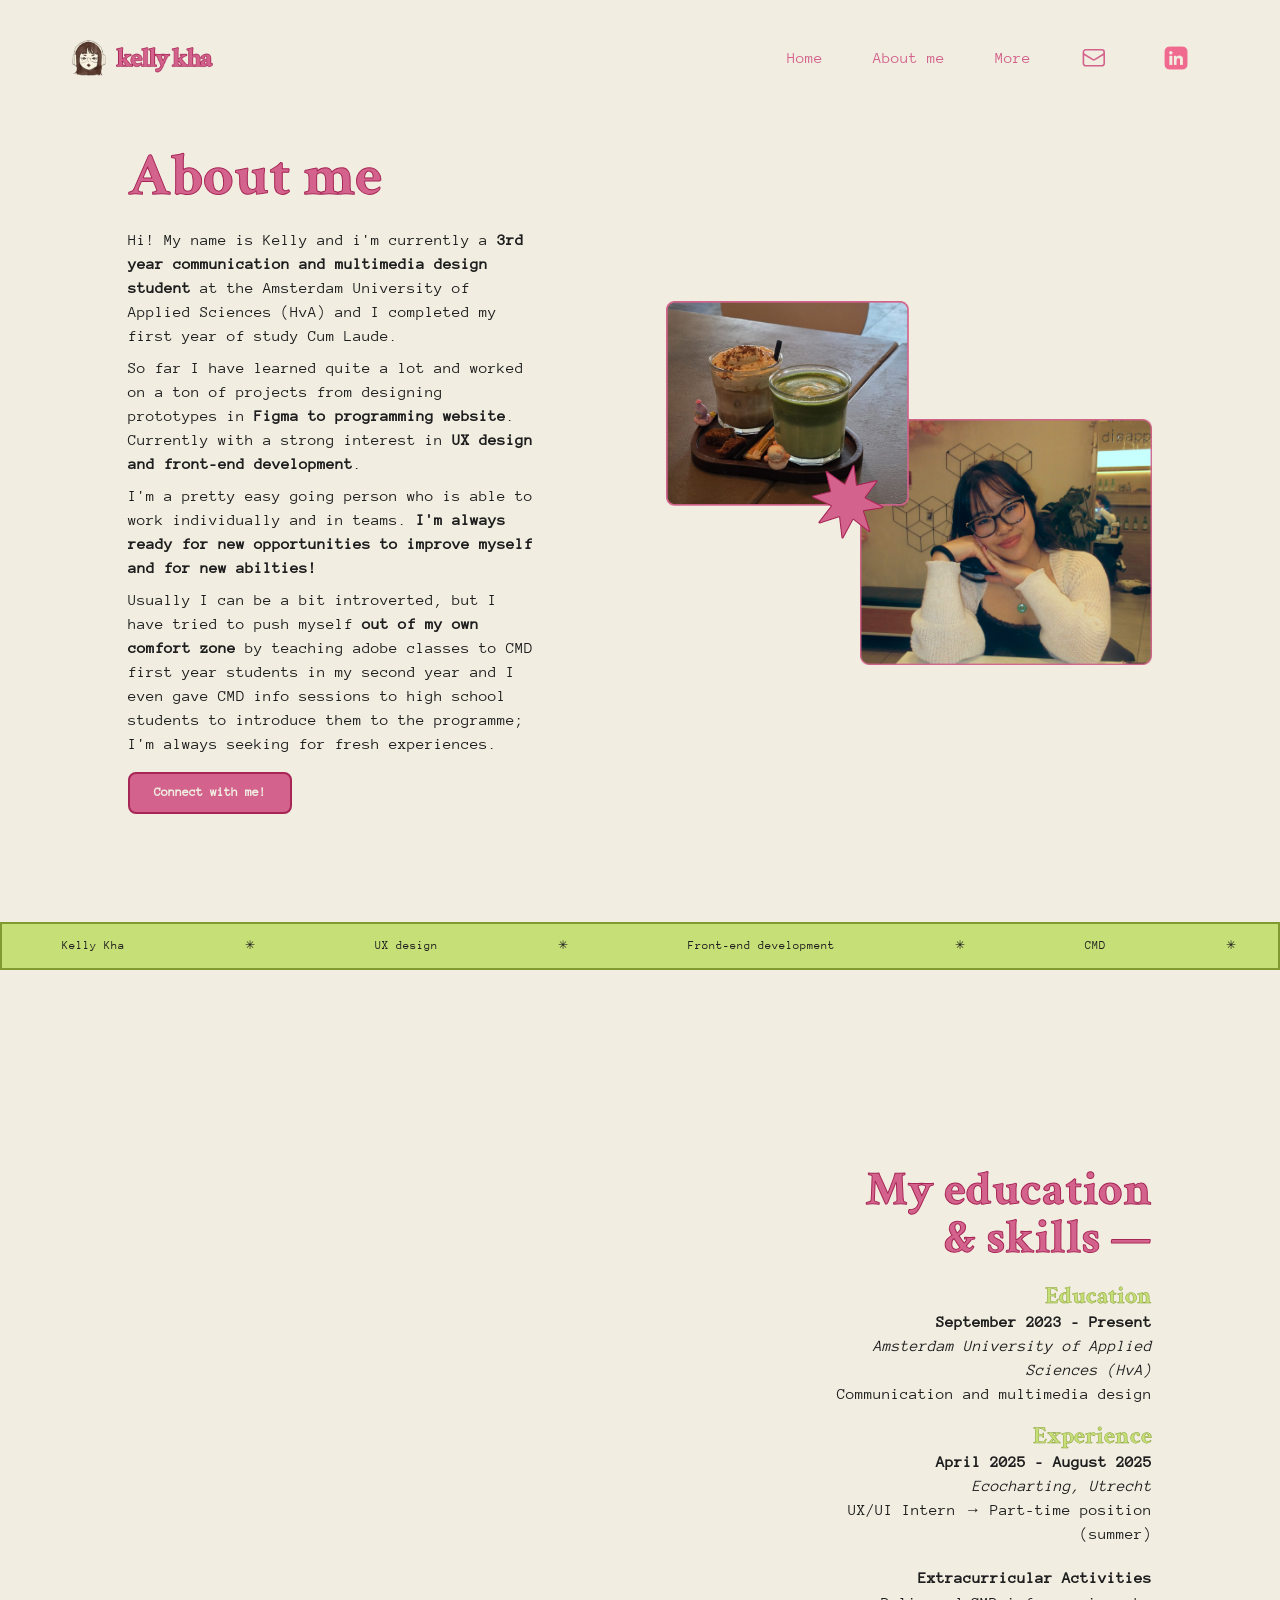
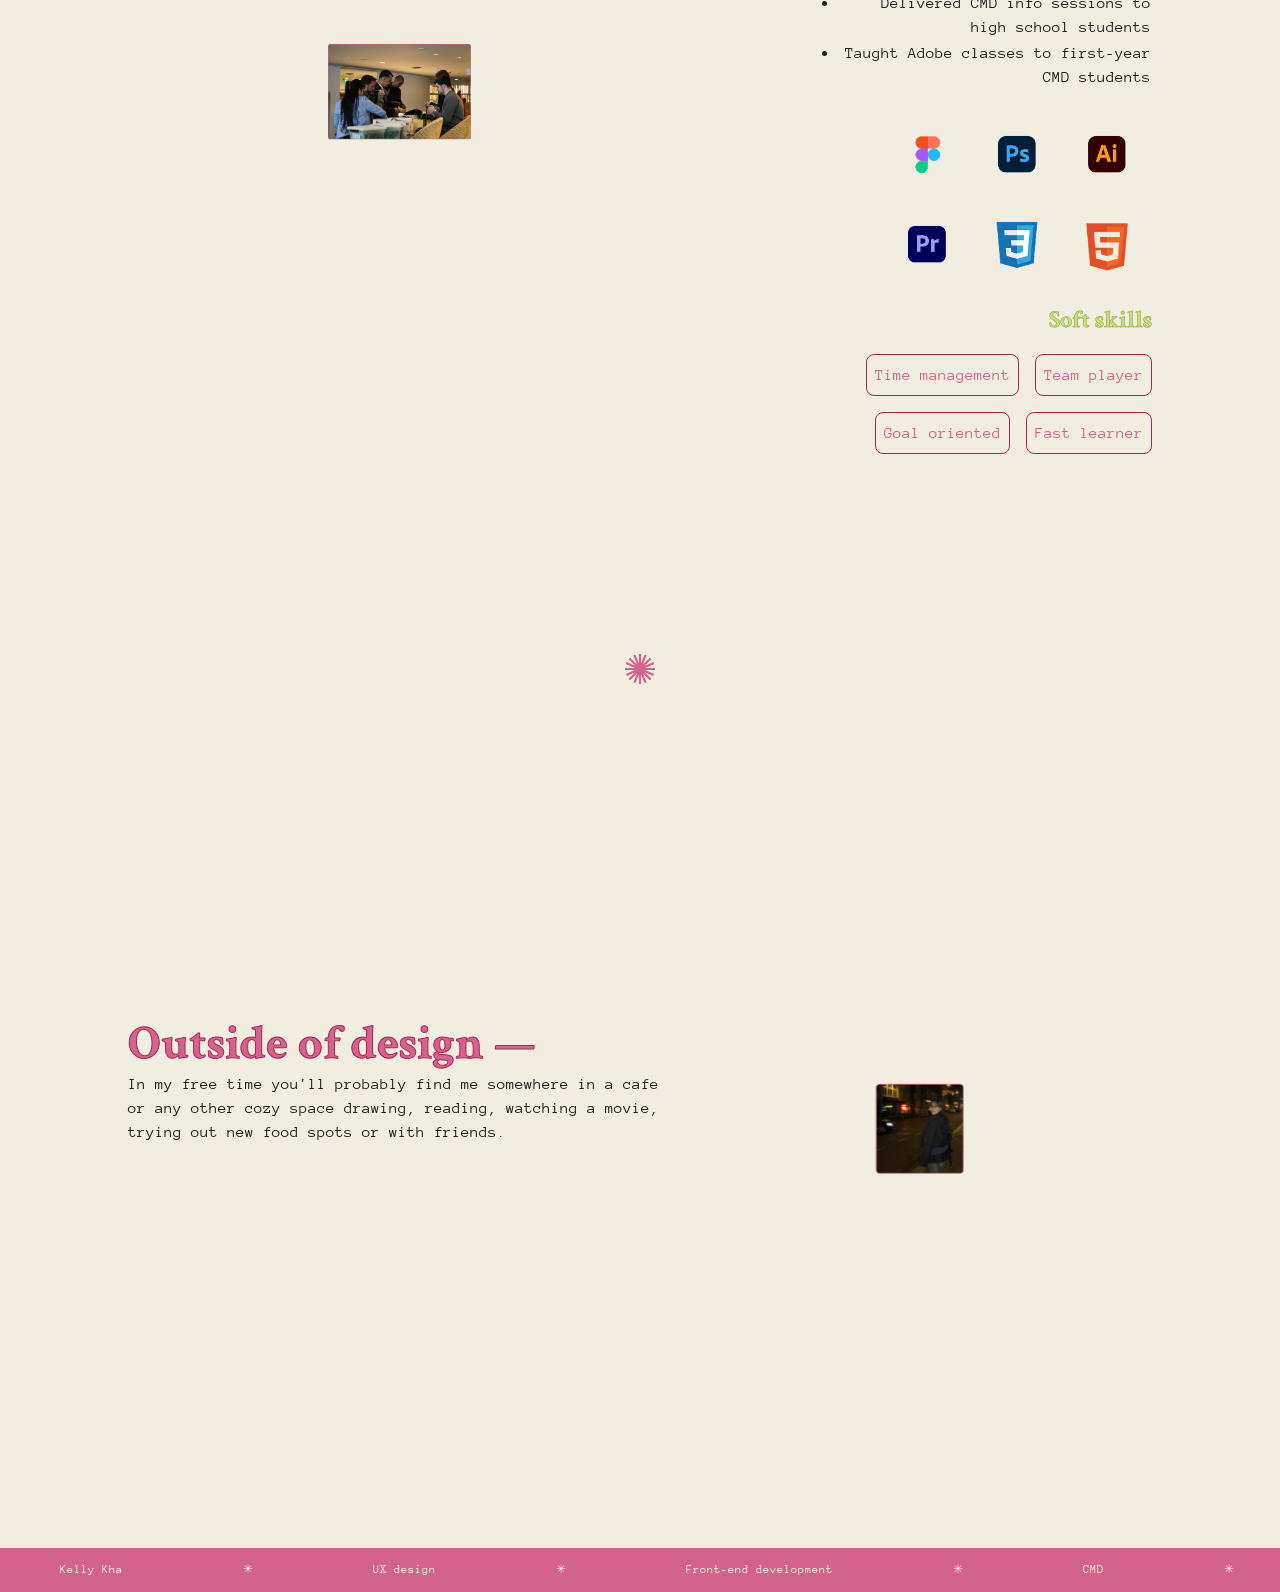
==== commit ae54f92d: "kleine fix" ====
--- a/about.html
+++ b/about.html
@@ -168,7 +168,7 @@
             <div class="soft-skills">
                 <h3>Soft skills</h3>
                 <ul>
-                    <li>Attention to detail</li>
+                    <!-- <li>Attention to detail</li> -->
                     <li>Time management</li>
                     <li>Team player</li>
                     <li>Goal oriented</li>
--- a/styles/style.css
+++ b/styles/style.css
@@ -98,6 +98,14 @@
     --color-secondary: light-dark(#C6DF77, rgb(198 223 119 / 0.8));
     --color-secondary-border: light-dark(#819B31, #819B31);
 
+    --color-primary-pink: light-dark(#F0D6DF, rgb(240 214 223 / 0.8));
+
+    --color-primary-green: light-dark(#DFEEAF, rgb(223 238 175 / 0.8));
+    --color-primary-dark-green: light-dark(#819B31, rgb(129 155 49 / 0.8));
+
+    --color-primary-blue: light-dark(#D4DBF0, rgb(212 219 240 / 0.8));
+    --color-primary-dark-blue: light-dark(#2B3962, rgb(43 57 98 / 0.8));
+    
     font-family: 'Anonymous Pro', sans-serif;
     color: var(--colour-text);
     background-color: var(--colour-background);
@@ -125,6 +133,12 @@
 	height: auto;
 }
 
+.container{
+    display: flex;
+    flex-direction: column;
+    margin: 0 auto;
+}
+
 button{
 	display: inline-block;
 	padding: 0;
@@ -214,7 +228,7 @@
     align-items: center;
     padding: var(--size-2xl);
 
-    width: 100dvw;
+    width: 100%;
 }
 
 .logo{
@@ -309,6 +323,18 @@
     gap: var(--size-2xl);
 
     text-align: center;
+
+    & button{
+        &:nth-of-type(1) a{
+            color: var(--colour-background);
+            text-decoration: none;
+        }
+
+        &:nth-of-type(2) a{
+            color: var(--colour-text);
+            text-decoration: none;
+        }
+    }
 }
 
 .hero div {
@@ -383,6 +409,18 @@
     & h2 {
         font-size: var(--size-3xl);
     }
+
+    a{
+        color: var(--colour-text);
+        text-decoration: none;
+    }
+}
+
+.work-card-div-1,
+.work-card-div-2 {
+    display: flex;
+    flex-direction: column;
+    gap: var(--size-2xl);
 }
 
 .work-cards {
@@ -429,6 +467,11 @@
     & h3 {
         color: var(--colour-text);
     }
+
+    a{
+        color: var(--colour-background);
+        text-decoration: none;
+    }
 }
 
 .work-card img {
@@ -438,7 +481,7 @@
 
 /* ── SHAPE STYLING ── */
 .shape {
-    width: 100%;
+    /* width: 100%; */
     height: var(--size-3xl);
     margin: var(--size-5xl) 0;
 
@@ -492,6 +535,16 @@
 	}
 }
 
+.contact button:nth-of-type(1)  a{
+    color: var(--colour-background);
+    text-decoration: none;
+}
+
+.contact button:nth-of-type(2)  a{
+    color: var(--colour-text);
+    text-decoration: none;
+}
+
 /* ── MEDIA QUERIES ── */
 /* .container{} */
 
@@ -515,7 +568,7 @@
 
     /* ── NAV STYLING ── */
     nav {
-        padding: var(--size-2xl) var(--size-2xl);
+        padding: var(--size-3xl) var(--size-2xl);
         translate: 0% 0%;
         inset: unset;
         background-color: transparent;
@@ -538,6 +591,7 @@
         flex-direction: row;
         justify-content: space-between;
         align-items: center;
+        width: 100%;
 
         div {
             width: fit-content;
@@ -593,7 +647,7 @@
         }
     }
     
-    .work-cards {
+    /* .work-cards {
         gap: var(--size-2xl);
 
         width: 100%;
@@ -651,7 +705,72 @@
                 align-self: flex-end;
             }
         }
-    }
+    } */
+
+    .work-cards{
+        display: flex;
+        flex-direction: column;
+    }
+
+    .work-card-div-1,
+    .work-card-div-2 {
+        display: flex;
+        flex-direction: row;
+        gap: var(--size-2xl);
+        align-items: stretch;
+        height: 350px;
+
+        & .work-card {
+            flex: 1;
+        }
+        
+    }
+
+    .work-card-div-1{
+        & .work-card:nth-of-type(1) {
+            flex: 2;
+        }
+    }
+
+    .card-first,
+    .card-sixth {
+        flex-direction: row;
+        text-align: left;
+                    
+        & img {
+            width: 40%;
+            height: auto;
+        }
+
+        & button{
+            align-self: flex-end;
+        }
+    }
+
+    .card-second,
+    .card-third,
+    .card-fourth,
+    .card-fifth {
+        gap : var(--size-base);
+
+        & .work-card-content p:nth-of-type(2) {
+            display: none;
+        }
+
+        & img {
+                width: 80%;
+                height: auto;
+        }
+    }
+
+    .work-card-div-2{
+        & .work-card:nth-of-type(3) {
+        flex: 2;
+        }
+    }
+
+    
+
 
     .contact{
         & img {        
@@ -679,6 +798,19 @@
 		max-width: 1024px;
 	}
 
+    .hero{
+        margin: var(--size-4xl) var(--size-9xl) var(--size-4xl) var(--size-9xl);
+    }
+
+    .works{
+        margin: var(--size-9xl);
+    }
+
+    header{
+        padding-left: var(--size-5xl);
+        padding-right: var(--size-5xl);
+    }
+
 	.section {
 		margin-top: 10rem;
 	}
@@ -691,25 +823,39 @@
     }
 
     .work-card {
-        height: 100%;
+        /* height: 100%; */
         padding: var(--size-4xl) var(--size-7xl);
+        overflow: hidden;
+        transition: flex 0.5s cubic-bezier(0.34, 1.2, 0.64, 1);
     } 
+    .work-card-content,
+    .work-card img {
+        transition: all 0.5s ease;
+    }
 
     .work-cards:has(.card-second:hover) .card-first,
     .work-cards:has(.card-third:hover) .card-first,
     .work-cards:has(.card-fourth:hover) .card-sixth,
     .work-cards:has(.card-fifth:hover) .card-sixth {
-        grid-column: span 2;
+        flex: 1;
         flex-direction: column;
         text-align: center;
         gap: var(--size-base);
 
+        & button {
+            align-self: center;
+        }
+
         & img {
             width: 80%;
             height: auto;
         }
 
-        & .work-card-content p:nth-of-type(2) {
+        & .work-card-content {
+            align-items: center;
+        }
+
+        & .work-card-content p:last-child {
             display: none;
         }
     }
@@ -718,7 +864,7 @@
     .card-third:hover,
     .card-fourth:hover,
     .card-fifth:hover {
-        grid-column: span 4;
+        flex: 2;
         flex-direction: row;
 
         & img {
@@ -739,6 +885,10 @@
         & .work-card-content p:nth-of-type(2) {
             display: block;
         }
+    }
+
+    .index p{
+        font-size: var(--size-base);
     }
 
 }
@@ -771,4 +921,5 @@
 	.container{
 		max-width: 1536px;
 	}
+    
 }
--- a/styles/about-me.css
+++ b/styles/about-me.css
@@ -74,6 +74,11 @@
             padding: 0;
             margin-left: 10px;
         }
+
+        & li:hover{
+                border: 1px solid transparent;
+                cursor: default;
+            }
 }
 
 .logos {
@@ -111,7 +116,7 @@
 
 /* Outside of Design */
 .outside-of-design{
-    margin: 0 var(--size-2xl) var(--size-9xl) var(--size-2xl);
+    margin: 0 var(--size-2xl) 0 var(--size-2xl);
 
     display: flex;
     flex-direction: column;
